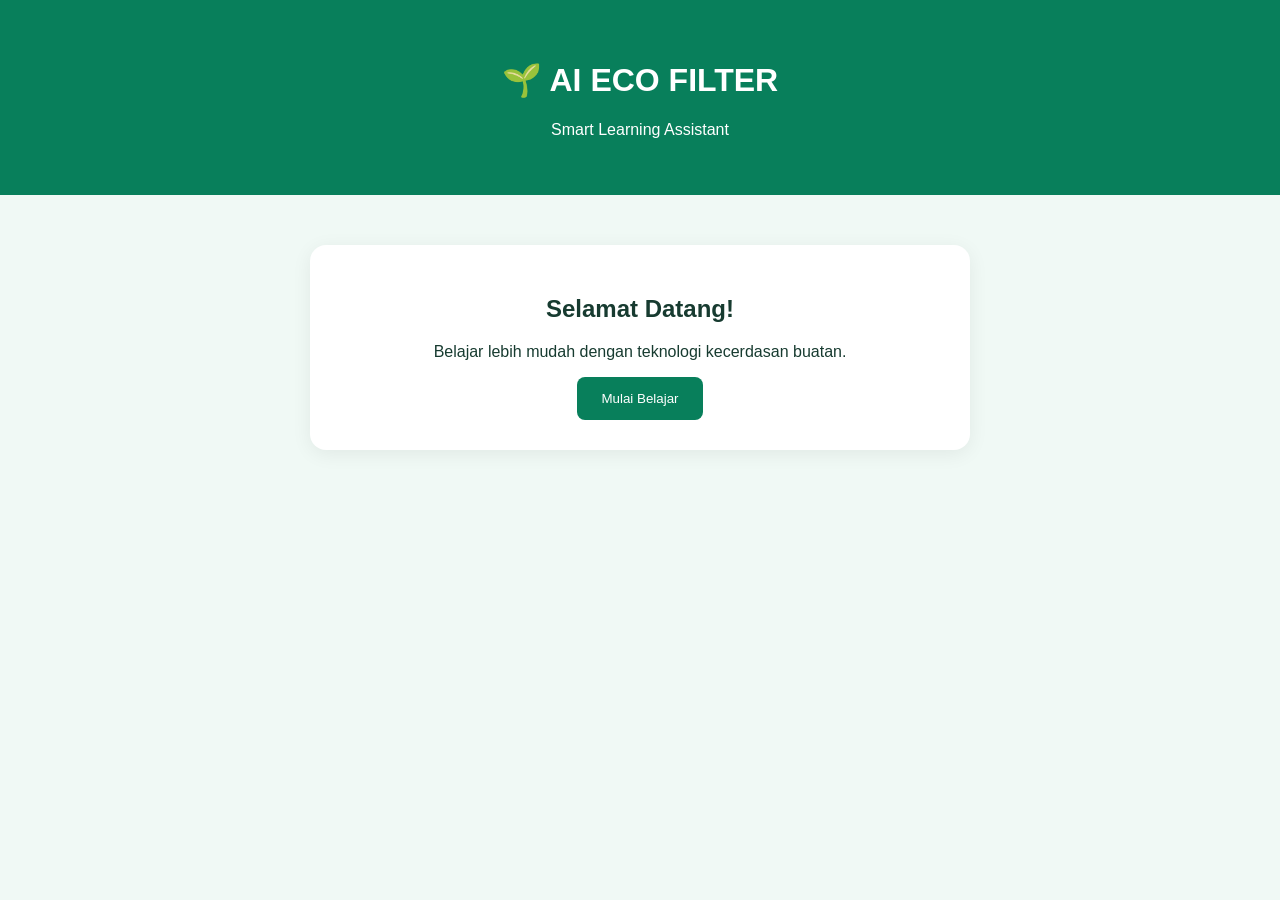
==== index.html @ c314b3d2 "Update index.html" ====
<!DOCTYPE html>
<html lang="id">
<head>
  <meta charset="UTF-8">
  <meta name="viewport"
        content="width=device-width, initial-scale=1">
  <title>ECO AI</title>
  <style>
    body {
      margin: 0;
      font-family: Arial, sans-serif;
      background: #f0f9f5;
      color: #173b30;
      text-align: center;
    }
    header {
      background: #087f5b;
      color: white;
      padding: 40px 20px;
    }
    main { padding: 50px 20px; }
    .card {
      background: white;
      max-width: 600px;
      margin: auto;
      padding: 30px;
      border-radius: 16px;
      box-shadow: 0 4px 20px #0001;
    }
    button {
      background: #087f5b;
      color: white;
      border: 0;
      border-radius: 8px;
      padding: 14px 24px;
      cursor: pointer;
    }
  </style>
</head>
<body>
  <header>
    <h1>🌱 AI ECO FILTER</h1>
    <p>Smart Learning Assistant</p>
  </header>
  <main>
    <div class="card">
      <h2>Selamat Datang!</h2>
      <p>
        Belajar lebih mudah dengan
        teknologi kecerdasan buatan.
      </p>
      <button onclick="alert('AI segera hadir!')">
        Mulai Belajar
      </button>
    </div>
  </main>
</body>
</html>
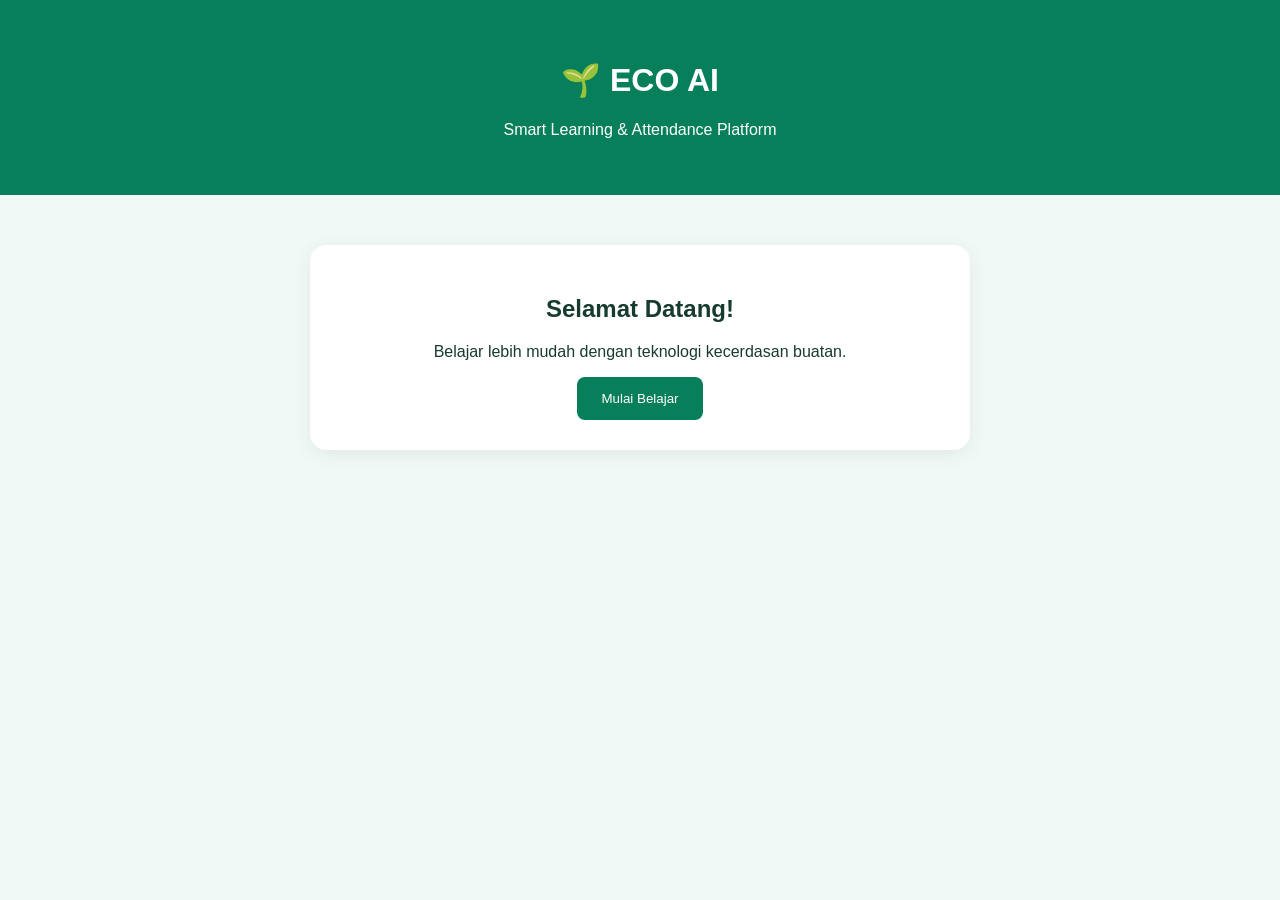
==== commit 1cd01955: "Update index.html" ====
--- a/index.html
+++ b/index.html
@@ -5,7 +5,7 @@
   <meta charset="UTF-8">
   <meta name="viewport"
         content="width=device-width, initial-scale=1">
-  <title>ECO AI</title>
+ <title>ECO AI | Smart Learning Platform</title>
   <style>
     body {
       margin: 0;
@@ -40,8 +40,8 @@
 </head>
 <body>
   <header>
-    <h1>🌱 AI ECO FILTER</h1>
-    <p>Smart Learning Assistant</p>
+  <h1>🌱 ECO AI</h1>
+<p>Smart Learning & Attendance Platform</p>
   </header>
   <main>
     <div class="card">
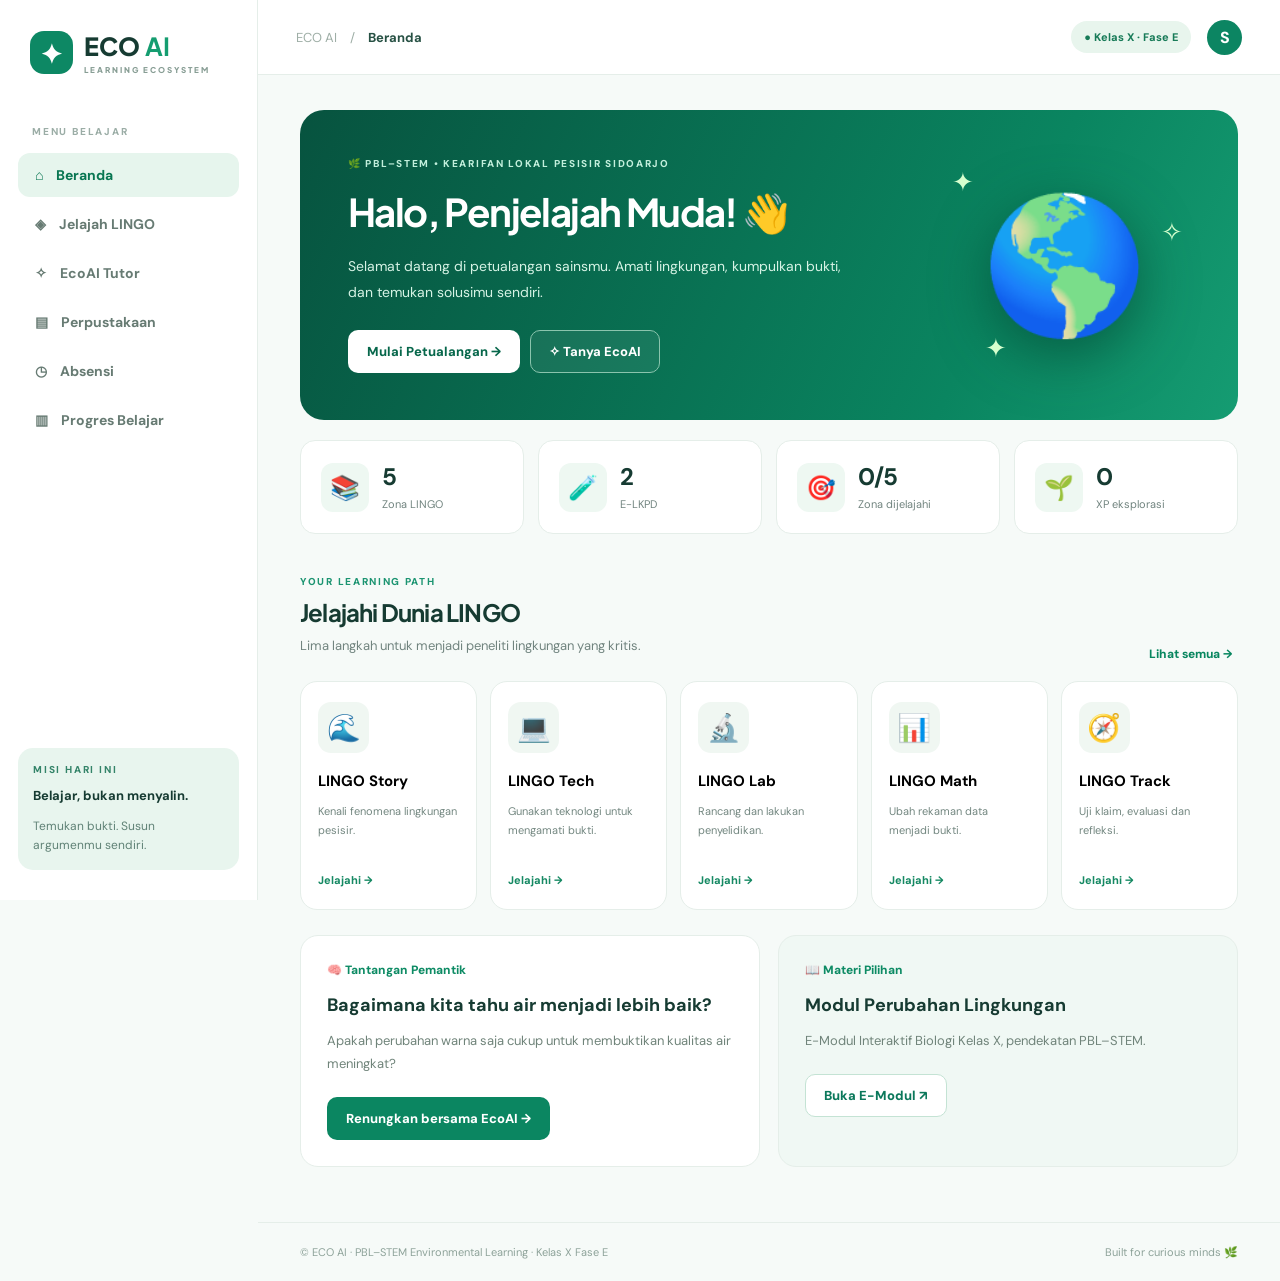
==== commit 912b87c7: "Add files via upload" ====
--- a/index.html
+++ b/index.html
@@ -1,59 +1,12 @@
-
-<!DOCTYPE html>
-<html lang="id">
-<head>
-  <meta charset="UTF-8">
-  <meta name="viewport"
-        content="width=device-width, initial-scale=1">
- <title>ECO AI | Smart Learning Platform</title>
-  <style>
-    body {
-      margin: 0;
-      font-family: Arial, sans-serif;
-      background: #f0f9f5;
-      color: #173b30;
-      text-align: center;
-    }
-    header {
-      background: #087f5b;
-      color: white;
-      padding: 40px 20px;
-    }
-    main { padding: 50px 20px; }
-    .card {
-      background: white;
-      max-width: 600px;
-      margin: auto;
-      padding: 30px;
-      border-radius: 16px;
-      box-shadow: 0 4px 20px #0001;
-    }
-    button {
-      background: #087f5b;
-      color: white;
-      border: 0;
-      border-radius: 8px;
-      padding: 14px 24px;
-      cursor: pointer;
-    }
-  </style>
-</head>
-<body>
-  <header>
-  <h1>🌱 ECO AI</h1>
-<p>Smart Learning & Attendance Platform</p>
-  </header>
-  <main>
-    <div class="card">
-      <h2>Selamat Datang!</h2>
-      <p>
-        Belajar lebih mudah dengan
-        teknologi kecerdasan buatan.
-      </p>
-      <button onclick="alert('AI segera hadir!')">
-        Mulai Belajar
-      </button>
-    </div>
-  </main>
-</body>
-</html>
+<!doctype html><html lang="id"><head><meta charset="utf-8"><meta name="viewport" content="width=device-width,initial-scale=1"><meta name="theme-color" content="#075b48"><title>ECO AI | PBL-STEM Learning</title><link rel="stylesheet" href="style.css"></head><body>
+<div class="app"><aside class="sidebar"><a class="brand" href="#home"><span class="brandicon">✦</span><span>ECO <b>AI</b><small>LEARNING ECOSYSTEM</small></span></a><div class="sidetitle">MENU BELAJAR</div><nav id="nav"><button class="navitem active" data-page="home">⌂ <span>Beranda</span></button><button class="navitem" data-page="journey">◈ <span>Jelajah LINGO</span></button><button class="navitem" data-page="assistant">✧ <span>EcoAI Tutor</span></button><button class="navitem" data-page="library">▤ <span>Perpustakaan</span></button><button class="navitem" data-page="attendance">◷ <span>Absensi</span></button><button class="navitem" data-page="progress">▥ <span>Progres Belajar</span></button></nav><div class="sidebottom"><div class="tinylabel">MISI HARI INI</div><strong>Belajar, bukan menyalin.</strong><p>Temukan bukti. Susun argumenmu sendiri.</p></div></aside>
+<main class="main"><header class="topbar"><button id="menuToggle" class="iconbtn" aria-label="Buka menu">☰</button><span class="crumb">ECO AI <span>/</span> <b id="pageLabel">Beranda</b></span><div class="topright"><span class="pill">● Kelas X · Fase E</span><button class="profile" id="profileBtn" title="Atur nama">S</button></div></header><div class="content">
+<section id="home" class="page active"><div class="hero"><div class="heroText"><div class="eyebrow">🌿 PBL–STEM • KEARIFAN LOKAL PESISIR SIDOARJO</div><h1>Halo, <span id="welcomeName">Penjelajah Muda</span>! <span class="wave">👋</span></h1><p>Selamat datang di petualangan sainsmu. Amati lingkungan, kumpulkan bukti, dan temukan solusimu sendiri.</p><div class="herobuttons"><button class="btn white" data-goto="journey">Mulai Petualangan →</button><button class="btn ghost" data-goto="assistant">✧ Tanya EcoAI</button></div></div><div class="heroArt" aria-hidden="true"><div class="orb">🌎</div><span class="spark s1">✦</span><span class="spark s2">✧</span><span class="spark s3">✦</span></div></div>
+<div class="stats"><div class="stat"><span>📚</span><div><b>5</b><small>Zona LINGO</small></div></div><div class="stat"><span>🧪</span><div><b>2</b><small>E-LKPD</small></div></div><div class="stat"><span>🎯</span><div><b id="doneCount">0/5</b><small>Zona dijelajahi</small></div></div><div class="stat"><span>🌱</span><div><b id="xpCount">0</b><small>XP eksplorasi</small></div></div></div>
+<div class="sectionheading"><div><span class="overline">YOUR LEARNING PATH</span><h2>Jelajahi Dunia LINGO</h2><p>Lima langkah untuk menjadi peneliti lingkungan yang kritis.</p></div><button class="textlink" data-goto="journey">Lihat semua →</button></div><div class="lingogrid" id="homeLingo"></div><div class="twocol"><article class="panel"><div class="paneltitle">🧠 Tantangan Pemantik</div><h3>Bagaimana kita tahu air menjadi lebih baik?</h3><p>Apakah perubahan warna saja cukup untuk membuktikan kualitas air meningkat?</p><button class="btn primary" id="challengeBtn">Renungkan bersama EcoAI →</button></article><article class="panel resource"><div class="paneltitle">📖 Materi Pilihan</div><h3>Modul Perubahan Lingkungan</h3><p>E-Modul Interaktif Biologi Kelas X, pendekatan PBL–STEM.</p><a class="btn outline" href="assets/docs/EModul.pdf" target="_blank" rel="noopener">Buka E-Modul ↗</a></article></div></section>
+<section id="journey" class="page"><div class="pageintro"><span class="overline">THE LEARNING JOURNEY</span><h1>Jelajah LINGO 🌱</h1><p>Setiap zona punya misi berbeda. Pelajari petunjuknya, lalu tandai setelah kamu benar-benar menjelajahinya.</p></div><div class="journeygrid" id="journeyGrid"></div></section>
+<section id="assistant" class="page"><div class="pageintro"><span class="overline">YOUR SCIENCE COMPANION</span><h1>✧ EcoAI Tutor</h1><p>Teman berpikir, bukan mesin jawaban. Tanyakan konsep, langkah penggunaan, atau minta petunjuk pengerjaan.</p></div><div class="chatlayout"><div class="chatbox"><div class="chathead"><div class="avatar">✧</div><div><strong>EcoAI · Learning Guide</strong><small>● Mode pendamping belajar aktif</small></div><span class="mode">GUIDED MODE</span></div><div id="messages" class="messages" aria-live="polite"></div><div class="suggestions" id="suggestions"></div><form id="chatForm" class="chatinput"><input id="question" autocomplete="off" maxlength="700" placeholder="Tanyakan sesuatu tentang pembelajaran..." aria-label="Pertanyaan untuk EcoAI" required><button class="btn primary" type="submit">Kirim ➤</button></form><div class="chatnote">Versi demonstrasi berbasis panduan terkurasi, belum tersambung ke model AI/API. Tidak mengirim percakapan ke server.</div></div><div class="chataside"><div class="panel"><div class="paneltitle">🛡️ Aturan EcoAI</div><p>✓ Jelaskan konsep dan navigasi</p><p>✓ Berikan langkah & contoh berbeda</p><p>✓ Bantu memeriksa proses</p><p>✕ Tidak memberi jawaban LKPD</p><p>✕ Tidak membuat data atau kesimpulan</p></div><div class="panel"><div class="paneltitle">📌 Rujukan utama</div><p>E-Modul PBL-STEM · E-LKPD 1 · E-LKPD 2</p><button class="textlink" data-goto="library">Buka referensi →</button></div></div></div></section>
+<section id="library" class="page"><div class="pageintro"><span class="overline">KNOWLEDGE LIBRARY</span><h1>Perpustakaan Digital 📚</h1><p>Dokumen asli sebagai dasar pembelajaran ECO AI. Klik untuk membuka PDF.</p></div><div class="librarygrid"><article class="doccard"><div class="docicon">📗</div><span class="overline">30 HALAMAN</span><h3>E-Modul Interaktif PBL-STEM</h3><p>Perubahan Lingkungan · Kearifan Lokal Pesisir Sidoarjo · Kelas X Fase E.</p><a class="btn primary" href="assets/docs/EModul.pdf" target="_blank" rel="noopener">Baca Modul ↗</a></article><article class="doccard"><div class="docicon">🧪</div><span class="overline">7 HALAMAN</span><h3>E-LKPD 1</h3><p>Merancang dan Melaksanakan Penyelidikan Ecorem–EcoFilter.</p><a class="btn primary" href="assets/docs/ELKPD1.pdf" target="_blank" rel="noopener">Buka LKPD 1 ↗</a></article><article class="doccard"><div class="docicon">📈</div><span class="overline">7 HALAMAN</span><h3>E-LKPD 2</h3><p>Dari Rekaman Data menjadi Bukti Ilmiah.</p><a class="btn primary" href="assets/docs/ELKPD2.pdf" target="_blank" rel="noopener">Buka LKPD 2 ↗</a></article></div><div class="notice">ℹ️ Dokumen proposal digunakan sebagai acuan desain pembelajaran internal, tidak dipublikasikan dalam website siswa.</div></section>
+<section id="attendance" class="page"><div class="pageintro"><span class="overline">LEARNING CHECK-IN</span><h1>Absensi Pembelajaran 🗓️</h1><p>Check-in untuk sesi belajar. Pada versi awal, data hanya disimpan di browser perangkat ini.</p></div><div class="attendancepanel panel"><div class="paneltitle">📋 Identitas Belajar</div><label for="studentName">Nama siswa / nama panggilan</label><input id="studentName" placeholder="Masukkan nama" maxlength="60"><label for="studentClass">Kelas</label><select id="studentClass"><option value="X-A">X-A</option><option value="X-B">X-B</option><option value="X-C">X-C</option><option value="X-D">X-D</option><option value="X-Lainnya">X-Lainnya</option></select><label for="sessionSelect">Kegiatan</label><select id="sessionSelect"><option value="Pertemuan 1 - E-LKPD 1">Pertemuan 1 · E-LKPD 1</option><option value="Pertemuan 2 - E-LKPD 2">Pertemuan 2 · E-LKPD 2</option></select><button class="btn primary" id="checkIn">✓ Check-in Pembelajaran</button><div id="attendanceResult" class="notice" role="status">Belum ada check-in di perangkat ini.</div></div><div class="notice">⚠️ Ini hanya demo lokal, bukan absensi sekolah resmi. Absensi terverifikasi membutuhkan akun siswa, database, sesi dari guru, dan kontrol anti-duplikasi.</div></section>
+<section id="progress" class="page"><div class="pageintro"><span class="overline">MY SCIENCE JOURNEY</span><h1>Progres Eksplorasi 🌟</h1><p>Rayakan proses berpikir dan eksplorasi, bukan sekadar jawaban benar.</p></div><div class="panel"><h2>Jejak Petualanganmu</h2><div class="progressbar"><div id="progressFill"></div></div><p id="progressLabel">0 dari 5 zona selesai</p><div id="progressList"></div><button class="btn outline" id="resetProgress">Ulangi Progres Lokal</button></div></section>
+</div><footer>© ECO AI · PBL–STEM Environmental Learning · Kelas X Fase E <span>Built for curious minds 🌿</span></footer></main></div><script src="script.js"></script></body></html>
--- a/style.css
+++ b/style.css
@@ -0,0 +1 @@
+@import url('https://fonts.googleapis.com/css2?family=DM+Sans:wght@400;500;600;700;800&family=Plus+Jakarta+Sans:wght@400;500;600;700;800&display=swap');:root{--ink:#163b32;--muted:#71847f;--green:#0b785b;--line:#e5eee9;--bg:#f6faf8;--soft:#edf7f2}*{box-sizing:border-box}body{margin:0;background:var(--bg);color:var(--ink);font-family:'DM Sans',Arial,sans-serif}button,input,select{font:inherit}button{cursor:pointer}a{text-decoration:none;color:inherit}.app{display:flex;min-height:100vh}.sidebar{width:258px;position:sticky;top:0;height:100vh;flex-shrink:0;background:#fff;border-right:1px solid var(--line);padding:30px 18px;display:flex;flex-direction:column;z-index:5}.brand{display:flex;align-items:center;gap:11px;font-family:'Plus Jakarta Sans',sans-serif;font-size:25px;font-weight:800;padding:0 12px}.brand b{color:#159d70}.brand small{display:block;letter-spacing:2px;color:#879d94;font-size:8px;margin-top:3px}.brandicon{display:grid;place-items:center;background:#0d8864;color:white;border-radius:14px;width:43px;height:43px;font-size:27px}.sidetitle,.tinylabel{font-size:10px;font-weight:800;letter-spacing:1.8px;color:#9bada6;margin:50px 14px 15px}nav{display:grid;gap:5px}.navitem{border:0;background:transparent;text-align:left;padding:13px 17px;color:#677b73;border-radius:12px;font-weight:700;font-size:14px;display:flex;align-items:center;gap:13px}.navitem.active,.navitem:hover{background:#e6f5ed;color:#087652}.sidebottom{margin-top:auto;background:#e8f5ee;border-radius:15px;padding:15px}.sidebottom .tinylabel{margin:0 0 8px;color:#348469}.sidebottom strong{font-size:13px}.sidebottom p{font-size:12px;color:#608276;line-height:1.6;margin-bottom:0}.main{min-width:0;flex:1}.topbar{height:75px;border-bottom:1px solid var(--line);background:#fff;display:flex;align-items:center;justify-content:space-between;padding:0 38px}.crumb{font-size:13px;color:#9eaea6}.crumb b{color:#275144}.crumb span{margin:0 10px}.topright{display:flex;align-items:center;gap:16px}.pill{font-size:11px;font-weight:800;background:#e8f5ed;color:#187b58;padding:9px 13px;border-radius:50px}.profile{border:0;border-radius:50%;background:#0c8562;color:white;width:35px;height:35px;font-weight:800}.iconbtn{display:none;border:0;background:transparent;font-size:21px}.content{max-width:1400px;margin:auto;padding:35px 42px 55px}.page{display:none}.page.active{display:block}.hero{background:linear-gradient(115deg,#07533f,#0a8560 72%,#159c72);border-radius:24px;min-height:310px;color:white;display:flex;align-items:center;justify-content:space-between;overflow:hidden;position:relative;padding:42px 48px}.heroText{position:relative;z-index:1;max-width:630px}.eyebrow,.overline{font-size:10px;font-weight:800;letter-spacing:1.7px}.eyebrow{color:#c2efdc}.hero h1{font-family:'Plus Jakarta Sans',sans-serif;font-size:clamp(28px,3vw,42px);letter-spacing:-1.6px;margin:17px 0}.hero p{color:#d6f3e5;max-width:520px;line-height:1.8;font-size:14px}.herobuttons{display:flex;gap:10px;margin-top:25px}.btn{border-radius:10px;padding:12px 18px;font-size:13px;font-weight:800;display:inline-flex;justify-content:center;align-items:center;border:1px solid transparent;transition:transform .2s,box-shadow .2s}.btn:hover{transform:translateY(-2px);box-shadow:0 5px 14px #0002}.btn.white{background:#fff;color:#07674b}.btn.ghost{border-color:#8ac4ad;color:#fff;background:#ffffff10}.btn.primary{background:#0b8661;color:#fff}.btn.outline{border-color:#c4e3d4;color:#0b785b;background:#fff}.heroArt{width:250px;height:220px;display:grid;place-items:center;position:relative}.orb{font-size:133px;filter:drop-shadow(0 16px 28px #00372888);animation:float 5s ease-in-out infinite}.spark{position:absolute;color:#d6ffce;font-size:26px;animation:twinkle 2s ease-in-out infinite}.s1{top:10px;left:12px}.s2{right:7px;top:60px}.s3{bottom:10px;left:45px}@keyframes float{50%{transform:translateY(-11px) rotate(4deg)}}@keyframes twinkle{50%{opacity:.35;transform:scale(.6)}}.stats{display:grid;grid-template-columns:repeat(4,1fr);gap:14px;margin:20px 0 35px}.stat{background:white;border:1px solid var(--line);border-radius:15px;padding:20px;display:flex;align-items:center;gap:13px}.stat>span{font-size:24px;background:#eef8f2;border-radius:12px;padding:9px}.stat b{font-size:24px;display:block}.stat small{font-size:11px;color:var(--muted)}.sectionheading{display:flex;align-items:end;justify-content:space-between;margin:26px 0 18px}.overline{color:#1c9471}.sectionheading h2,.pageintro h1{font-family:'Plus Jakarta Sans',sans-serif;letter-spacing:-.8px;margin:7px 0}.sectionheading p,.pageintro p{color:var(--muted);font-size:13px;line-height:1.8;margin:6px 0}.textlink{border:0;background:transparent;color:#07865f;font-size:12px;font-weight:800}.lingogrid{display:grid;grid-template-columns:repeat(5,minmax(0,1fr));gap:13px}.lingocard{border:1px solid var(--line);background:white;border-radius:17px;padding:20px 17px;text-align:left;transition:transform .2s,border-color .2s;min-width:0}.lingocard:hover{transform:translateY(-5px);border-color:#86c9a7}.lingocard .emoji{font-size:27px;background:#f0f7f2;border-radius:13px;width:51px;height:51px;display:grid;place-items:center}.lingocard h3{margin:18px 0 8px;font-size:15px}.lingocard p{font-size:11px;line-height:1.7;color:#738780;min-height:55px}.lingocard .go{color:#168963;font-weight:800;font-size:11px}.twocol{display:grid;grid-template-columns:1fr 1fr;gap:18px;margin-top:25px}.panel{border:1px solid var(--line);border-radius:18px;background:white;padding:26px}.paneltitle{font-size:12px;font-weight:800;color:#0d8b64}.panel h3{margin:15px 0 9px;font-size:18px}.panel p{font-size:13px;line-height:1.75;color:#70847a}.panel .btn{margin-top:8px}.resource{background:#f0f8f4}.pageintro{margin-bottom:26px}.journeygrid{display:grid;grid-template-columns:repeat(2,minmax(0,1fr));gap:18px}.journeycard{background:#fff;border:1px solid var(--line);padding:25px;border-radius:18px}.journeycard h2{margin:13px 0}.journeycard p{color:#687e74;font-size:13px;line-height:1.75}.journeycard .emoji{font-size:33px}.journeycard .mission{background:#f1f8f4;border-radius:12px;padding:15px;font-size:13px;line-height:1.7;margin:17px 0}.journeycard .actions{display:flex;gap:9px;flex-wrap:wrap}.chatlayout{display:grid;grid-template-columns:minmax(0,1fr) 245px;gap:17px}.chatbox{background:#fff;border:1px solid var(--line);border-radius:18px;overflow:hidden;display:flex;flex-direction:column;min-height:620px}.chathead{display:flex;align-items:center;gap:12px;border-bottom:1px solid var(--line);padding:17px 20px}.avatar{background:#e0f5e9;color:#0b8a5e;width:41px;height:41px;display:grid;place-items:center;border-radius:12px;font-size:25px}.chathead strong{display:block;font-size:13px}.chathead small{display:block;color:#0c9567;font-size:10px;margin-top:4px}.mode{margin-left:auto;font-size:9px;color:#0a8964;background:#e8f7ee;padding:8px;border-radius:9px;font-weight:800}.messages{flex:1;min-height:330px;max-height:440px;overflow:auto;padding:20px;display:flex;flex-direction:column;gap:14px;background:#fcfefd}.msg{max-width:85%;padding:13px 16px;border-radius:15px;font-size:13px;line-height:1.75;white-space:pre-line}.msg.bot{align-self:flex-start;background:#ecf7f0;color:#245546;border-bottom-left-radius:4px}.msg.user{align-self:flex-end;background:#0c815f;color:white;border-bottom-right-radius:4px}.suggestions{display:flex;flex-wrap:wrap;gap:7px;padding:10px 17px}.suggestions button{border:1px solid #d7eae0;border-radius:25px;background:white;color:#39735e;padding:8px 10px;font-size:11px}.chatinput{display:flex;gap:9px;padding:13px 17px;border-top:1px solid var(--line)}.chatinput input{flex:1;min-width:0;border:1px solid var(--line);border-radius:10px;padding:12px;outline:none}.chatinput input:focus{border-color:#17a573}.chatnote{padding:0 17px 14px;font-size:10px;color:#8b9c94}.chataside{display:grid;gap:14px;align-content:start}.chataside .panel{padding:20px}.chataside p{font-size:12px}.librarygrid{display:grid;grid-template-columns:repeat(3,1fr);gap:17px}.doccard{background:#fff;border:1px solid var(--line);border-radius:18px;padding:26px;display:flex;flex-direction:column;align-items:flex-start;min-height:290px}.docicon{font-size:35px;margin-bottom:16px}.doccard h3{font-size:17px}.doccard p{font-size:13px;color:#6f817a;line-height:1.7;flex:1}.notice{padding:15px 18px;background:#fff8e7;border:1px solid #f4e6bc;border-radius:11px;color:#7e6a3e;font-size:12px;line-height:1.7;margin-top:18px}.attendancepanel{max-width:540px;display:flex;flex-direction:column;gap:10px}.attendancepanel label{font-size:12px;font-weight:700;margin-top:8px}.attendancepanel input,.attendancepanel select{padding:12px;border-radius:9px;border:1px solid #d7e5dd;background:white}.attendancepanel .btn{margin-top:12px}.progressbar{height:13px;background:#e7f1ea;border-radius:50px;overflow:hidden;margin-top:25px}.progressbar div{height:100%;background:linear-gradient(90deg,#0d8e62,#78c88c);width:0;transition:width .4s}.progressitem{padding:14px 4px;border-bottom:1px solid var(--line);font-size:13px}footer{border-top:1px solid var(--line);padding:22px 42px;color:#8da299;font-size:11px;display:flex;justify-content:space-between;gap:10px}@media(max-width:1100px){.lingogrid{grid-template-columns:repeat(3,1fr)}.stats{grid-template-columns:repeat(2,1fr)}.heroArt{width:140px}.orb{font-size:100px}.chatlayout{grid-template-columns:1fr}.chataside{grid-template-columns:1fr 1fr}}@media(max-width:750px){.sidebar{position:fixed;transform:translateX(-100%);transition:transform .25s;box-shadow:10px 0 30px #0001}.sidebar.open{transform:translateX(0)}.iconbtn{display:block}.topbar{padding:0 18px;height:62px}.content{padding:22px 15px 45px}.hero{padding:29px 23px;min-height:300px}.heroArt{display:none}.hero h1{font-size:28px}.stats{gap:9px}.stat{padding:13px;gap:7px}.stat>span{font-size:18px;padding:6px}.stat b{font-size:20px}.lingogrid{grid-template-columns:repeat(2,minmax(0,1fr))}.twocol,.journeygrid,.librarygrid,.chataside{grid-template-columns:1fr}.lingocard{padding:15px}.lingocard p{min-height:70px}.pill{font-size:9px}.mode{display:none}footer{padding:20px;display:block}footer span{display:block;margin-top:5px}}@media(prefers-reduced-motion:reduce){*,*:before,*:after{animation:none!important;transition:none!important}}
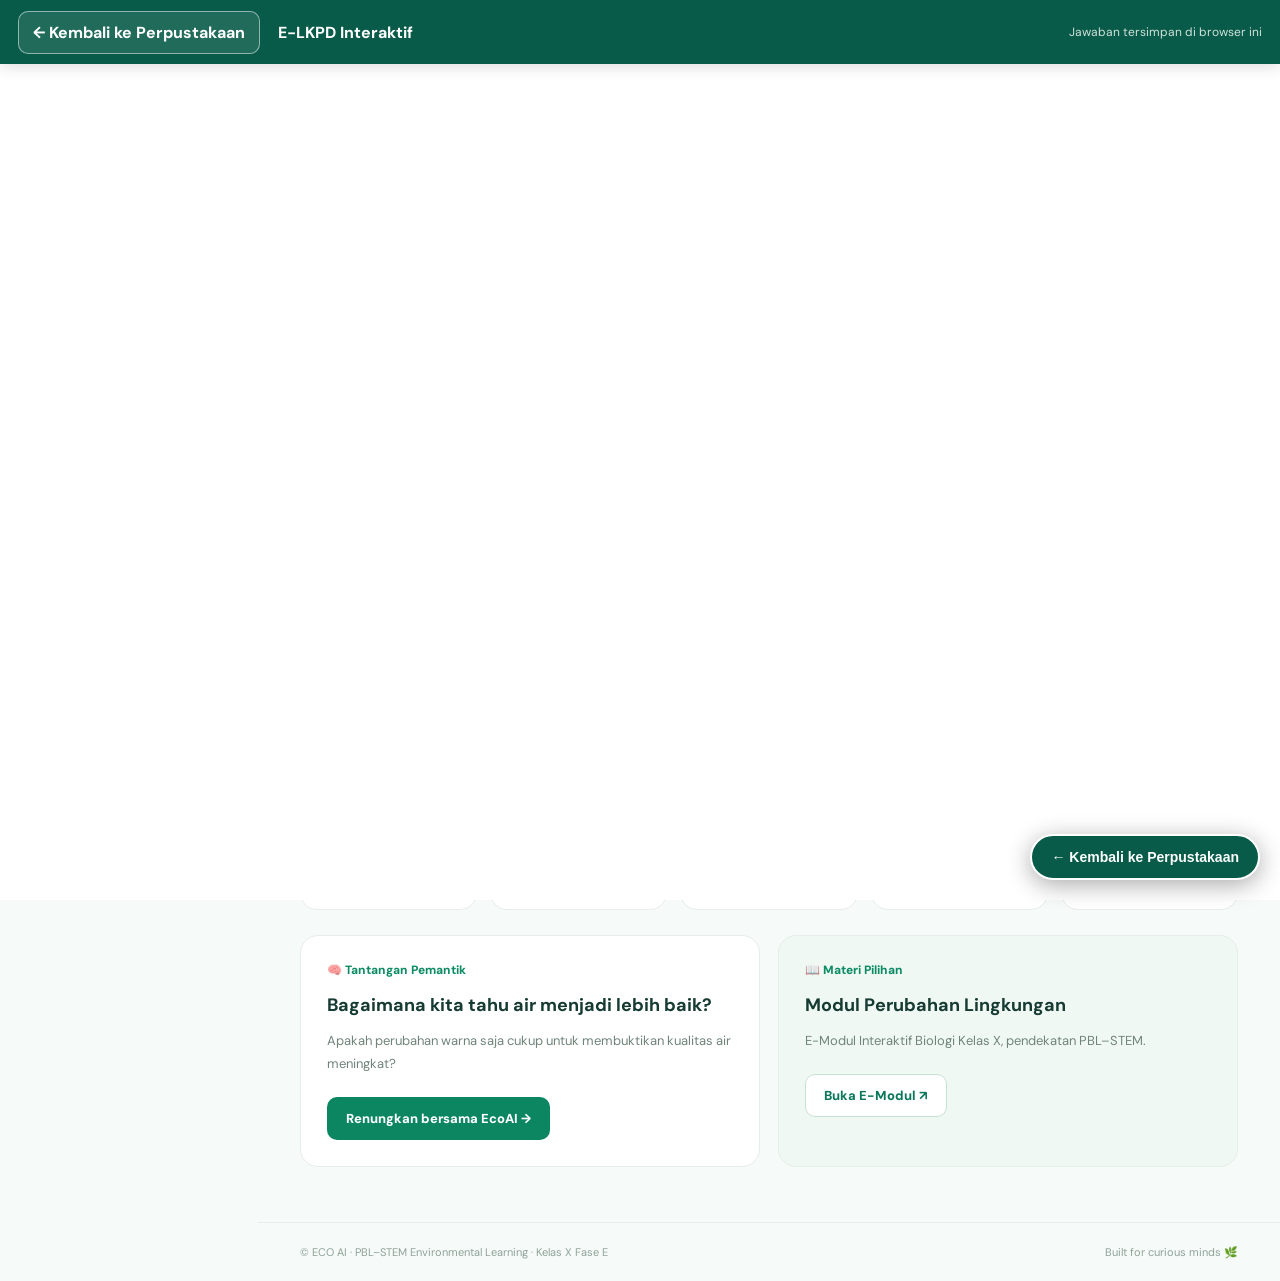
==== commit 3938e4fa: "Update index.html" ====
--- a/index.html
+++ b/index.html
@@ -1,4 +1,19 @@
-<!doctype html><html lang="id"><head><meta charset="utf-8"><meta name="viewport" content="width=device-width,initial-scale=1"><meta name="theme-color" content="#075b48"><title>ECO AI | PBL-STEM Learning</title><link rel="stylesheet" href="style.css"></head><body>
+<!doctype html><html lang="id"><head><meta charset="utf-8"><meta name="viewport" content="width=device-width,initial-scale=1"><meta name="theme-color" content="#075b48"><title>ECO AI | PBL-STEM Learning</title><style>
+@import url('https://fonts.googleapis.com/css2?family=DM+Sans:wght@400;500;600;700;800&family=Plus+Jakarta+Sans:wght@400;500;600;700;800&display=swap');:root{--ink:#163b32;--muted:#71847f;--green:#0b785b;--line:#e5eee9;--bg:#f6faf8;--soft:#edf7f2}*{box-sizing:border-box}body{margin:0;background:var(--bg);color:var(--ink);font-family:'DM Sans',Arial,sans-serif}button,input,select{font:inherit}button{cursor:pointer}a{text-decoration:none;color:inherit}.app{display:flex;min-height:100vh}.sidebar{width:258px;position:sticky;top:0;height:100vh;flex-shrink:0;background:#fff;border-right:1px solid var(--line);padding:30px 18px;display:flex;flex-direction:column;z-index:5}.brand{display:flex;align-items:center;gap:11px;font-family:'Plus Jakarta Sans',sans-serif;font-size:25px;font-weight:800;padding:0 12px}.brand b{color:#159d70}.brand small{display:block;letter-spacing:2px;color:#879d94;font-size:8px;margin-top:3px}.brandicon{display:grid;place-items:center;background:#0d8864;color:white;border-radius:14px;width:43px;height:43px;font-size:27px}.sidetitle,.tinylabel{font-size:10px;font-weight:800;letter-spacing:1.8px;color:#9bada6;margin:50px 14px 15px}nav{display:grid;gap:5px}.navitem{border:0;background:transparent;text-align:left;padding:13px 17px;color:#677b73;border-radius:12px;font-weight:700;font-size:14px;display:flex;align-items:center;gap:13px}.navitem.active,.navitem:hover{background:#e6f5ed;color:#087652}.sidebottom{margin-top:auto;background:#e8f5ee;border-radius:15px;padding:15px}.sidebottom .tinylabel{margin:0 0 8px;color:#348469}.sidebottom strong{font-size:13px}.sidebottom p{font-size:12px;color:#608276;line-height:1.6;margin-bottom:0}.main{min-width:0;flex:1}.topbar{height:75px;border-bottom:1px solid var(--line);background:#fff;display:flex;align-items:center;justify-content:space-between;padding:0 38px}.crumb{font-size:13px;color:#9eaea6}.crumb b{color:#275144}.crumb span{margin:0 10px}.topright{display:flex;align-items:center;gap:16px}.pill{font-size:11px;font-weight:800;background:#e8f5ed;color:#187b58;padding:9px 13px;border-radius:50px}.profile{border:0;border-radius:50%;background:#0c8562;color:white;width:35px;height:35px;font-weight:800}.iconbtn{display:none;border:0;background:transparent;font-size:21px}.content{max-width:1400px;margin:auto;padding:35px 42px 55px}.page{display:none}.page.active{display:block}.hero{background:linear-gradient(115deg,#07533f,#0a8560 72%,#159c72);border-radius:24px;min-height:310px;color:white;display:flex;align-items:center;justify-content:space-between;overflow:hidden;position:relative;padding:42px 48px}.heroText{position:relative;z-index:1;max-width:630px}.eyebrow,.overline{font-size:10px;font-weight:800;letter-spacing:1.7px}.eyebrow{color:#c2efdc}.hero h1{font-family:'Plus Jakarta Sans',sans-serif;font-size:clamp(28px,3vw,42px);letter-spacing:-1.6px;margin:17px 0}.hero p{color:#d6f3e5;max-width:520px;line-height:1.8;font-size:14px}.herobuttons{display:flex;gap:10px;margin-top:25px}.btn{border-radius:10px;padding:12px 18px;font-size:13px;font-weight:800;display:inline-flex;justify-content:center;align-items:center;border:1px solid transparent;transition:transform .2s,box-shadow .2s}.btn:hover{transform:translateY(-2px);box-shadow:0 5px 14px #0002}.btn.white{background:#fff;color:#07674b}.btn.ghost{border-color:#8ac4ad;color:#fff;background:#ffffff10}.btn.primary{background:#0b8661;color:#fff}.btn.outline{border-color:#c4e3d4;color:#0b785b;background:#fff}.heroArt{width:250px;height:220px;display:grid;place-items:center;position:relative}.orb{font-size:133px;filter:drop-shadow(0 16px 28px #00372888);animation:float 5s ease-in-out infinite}.spark{position:absolute;color:#d6ffce;font-size:26px;animation:twinkle 2s ease-in-out infinite}.s1{top:10px;left:12px}.s2{right:7px;top:60px}.s3{bottom:10px;left:45px}@keyframes float{50%{transform:translateY(-11px) rotate(4deg)}}@keyframes twinkle{50%{opacity:.35;transform:scale(.6)}}.stats{display:grid;grid-template-columns:repeat(4,1fr);gap:14px;margin:20px 0 35px}.stat{background:white;border:1px solid var(--line);border-radius:15px;padding:20px;display:flex;align-items:center;gap:13px}.stat>span{font-size:24px;background:#eef8f2;border-radius:12px;padding:9px}.stat b{font-size:24px;display:block}.stat small{font-size:11px;color:var(--muted)}.sectionheading{display:flex;align-items:end;justify-content:space-between;margin:26px 0 18px}.overline{color:#1c9471}.sectionheading h2,.pageintro h1{font-family:'Plus Jakarta Sans',sans-serif;letter-spacing:-.8px;margin:7px 0}.sectionheading p,.pageintro p{color:var(--muted);font-size:13px;line-height:1.8;margin:6px 0}.textlink{border:0;background:transparent;color:#07865f;font-size:12px;font-weight:800}.lingogrid{display:grid;grid-template-columns:repeat(5,minmax(0,1fr));gap:13px}.lingocard{border:1px solid var(--line);background:white;border-radius:17px;padding:20px 17px;text-align:left;transition:transform .2s,border-color .2s;min-width:0}.lingocard:hover{transform:translateY(-5px);border-color:#86c9a7}.lingocard .emoji{font-size:27px;background:#f0f7f2;border-radius:13px;width:51px;height:51px;display:grid;place-items:center}.lingocard h3{margin:18px 0 8px;font-size:15px}.lingocard p{font-size:11px;line-height:1.7;color:#738780;min-height:55px}.lingocard .go{color:#168963;font-weight:800;font-size:11px}.twocol{display:grid;grid-template-columns:1fr 1fr;gap:18px;margin-top:25px}.panel{border:1px solid var(--line);border-radius:18px;background:white;padding:26px}.paneltitle{font-size:12px;font-weight:800;color:#0d8b64}.panel h3{margin:15px 0 9px;font-size:18px}.panel p{font-size:13px;line-height:1.75;color:#70847a}.panel .btn{margin-top:8px}.resource{background:#f0f8f4}.pageintro{margin-bottom:26px}.journeygrid{display:grid;grid-template-columns:repeat(2,minmax(0,1fr));gap:18px}.journeycard{background:#fff;border:1px solid var(--line);padding:25px;border-radius:18px}.journeycard h2{margin:13px 0}.journeycard p{color:#687e74;font-size:13px;line-height:1.75}.journeycard .emoji{font-size:33px}.journeycard .mission{background:#f1f8f4;border-radius:12px;padding:15px;font-size:13px;line-height:1.7;margin:17px 0}.journeycard .actions{display:flex;gap:9px;flex-wrap:wrap}.chatlayout{display:grid;grid-template-columns:minmax(0,1fr) 245px;gap:17px}.chatbox{background:#fff;border:1px solid var(--line);border-radius:18px;overflow:hidden;display:flex;flex-direction:column;min-height:620px}.chathead{display:flex;align-items:center;gap:12px;border-bottom:1px solid var(--line);padding:17px 20px}.avatar{background:#e0f5e9;color:#0b8a5e;width:41px;height:41px;display:grid;place-items:center;border-radius:12px;font-size:25px}.chathead strong{display:block;font-size:13px}.chathead small{display:block;color:#0c9567;font-size:10px;margin-top:4px}.mode{margin-left:auto;font-size:9px;color:#0a8964;background:#e8f7ee;padding:8px;border-radius:9px;font-weight:800}.messages{flex:1;min-height:330px;max-height:440px;overflow:auto;padding:20px;display:flex;flex-direction:column;gap:14px;background:#fcfefd}.msg{max-width:85%;padding:13px 16px;border-radius:15px;font-size:13px;line-height:1.75;white-space:pre-line}.msg.bot{align-self:flex-start;background:#ecf7f0;color:#245546;border-bottom-left-radius:4px}.msg.user{align-self:flex-end;background:#0c815f;color:white;border-bottom-right-radius:4px}.suggestions{display:flex;flex-wrap:wrap;gap:7px;padding:10px 17px}.suggestions button{border:1px solid #d7eae0;border-radius:25px;background:white;color:#39735e;padding:8px 10px;font-size:11px}.chatinput{display:flex;gap:9px;padding:13px 17px;border-top:1px solid var(--line)}.chatinput input{flex:1;min-width:0;border:1px solid var(--line);border-radius:10px;padding:12px;outline:none}.chatinput input:focus{border-color:#17a573}.chatnote{padding:0 17px 14px;font-size:10px;color:#8b9c94}.chataside{display:grid;gap:14px;align-content:start}.chataside .panel{padding:20px}.chataside p{font-size:12px}.librarygrid{display:grid;grid-template-columns:repeat(3,1fr);gap:17px}.doccard{background:#fff;border:1px solid var(--line);border-radius:18px;padding:26px;display:flex;flex-direction:column;align-items:flex-start;min-height:290px}.docicon{font-size:35px;margin-bottom:16px}.doccard h3{font-size:17px}.doccard p{font-size:13px;color:#6f817a;line-height:1.7;flex:1}.notice{padding:15px 18px;background:#fff8e7;border:1px solid #f4e6bc;border-radius:11px;color:#7e6a3e;font-size:12px;line-height:1.7;margin-top:18px}.attendancepanel{max-width:540px;display:flex;flex-direction:column;gap:10px}.attendancepanel label{font-size:12px;font-weight:700;margin-top:8px}.attendancepanel input,.attendancepanel select{padding:12px;border-radius:9px;border:1px solid #d7e5dd;background:white}.attendancepanel .btn{margin-top:12px}.progressbar{height:13px;background:#e7f1ea;border-radius:50px;overflow:hidden;margin-top:25px}.progressbar div{height:100%;background:linear-gradient(90deg,#0d8e62,#78c88c);width:0;transition:width .4s}.progressitem{padding:14px 4px;border-bottom:1px solid var(--line);font-size:13px}footer{border-top:1px solid var(--line);padding:22px 42px;color:#8da299;font-size:11px;display:flex;justify-content:space-between;gap:10px}@media(max-width:1100px){.lingogrid{grid-template-columns:repeat(3,1fr)}.stats{grid-template-columns:repeat(2,1fr)}.heroArt{width:140px}.orb{font-size:100px}.chatlayout{grid-template-columns:1fr}.chataside{grid-template-columns:1fr 1fr}}@media(max-width:750px){.sidebar{position:fixed;transform:translateX(-100%);transition:transform .25s;box-shadow:10px 0 30px #0001}.sidebar.open{transform:translateX(0)}.iconbtn{display:block}.topbar{padding:0 18px;height:62px}.content{padding:22px 15px 45px}.hero{padding:29px 23px;min-height:300px}.heroArt{display:none}.hero h1{font-size:28px}.stats{gap:9px}.stat{padding:13px;gap:7px}.stat>span{font-size:18px;padding:6px}.stat b{font-size:20px}.lingogrid{grid-template-columns:repeat(2,minmax(0,1fr))}.twocol,.journeygrid,.librarygrid,.chataside{grid-template-columns:1fr}.lingocard{padding:15px}.lingocard p{min-height:70px}.pill{font-size:9px}.mode{display:none}footer{padding:20px;display:block}footer span{display:block;margin-top:5px}}@media(prefers-reduced-motion:reduce){*,*:before,*:after{animation:none!important;transition:none!important}}
+
+
+/* E-LKPD integrated viewer: no new browser tab */
+.lkpd-viewer[hidden]{display:none!important}.lkpd-viewer{position:fixed;inset:0;z-index:99999;background:#f5f9f7;display:flex;flex-direction:column}.lkpd-viewer-toolbar{height:62px;flex-shrink:0;display:flex;align-items:center;gap:18px;padding:9px 18px;background:#075b48;color:white;box-shadow:0 3px 14px #0002}.lkpd-back{border:1px solid #ffffff80;border-radius:10px;background:#ffffff1a;color:white;padding:10px 14px;font-weight:700;cursor:pointer}.lkpd-back:hover{background:#ffffff35}.lkpd-viewer-hint{margin-left:auto;font-size:12px;opacity:.82}#lkpdFrame{flex:1;width:100%;min-height:0;border:0;background:white}@media(max-width:600px){.lkpd-viewer-toolbar{height:auto;min-height:62px;flex-wrap:wrap;gap:8px;padding:10px}.lkpd-viewer-hint{display:none}.lkpd-viewer-toolbar strong{font-size:13px}}
+<style>
+/* ECO AI v1.3: consistent desktop/mobile LKPD navigation */
+#lkpdViewer[hidden]{display:none!important}
+#lkpdViewer.lkpd-viewer{position:fixed!important;inset:0!important;z-index:2147483000!important;display:flex!important;flex-direction:column!important;overflow:hidden!important}
+#lkpdViewer .lkpd-viewer-toolbar{position:relative!important;z-index:3!important;display:flex!important;flex:0 0 64px!important;min-height:64px!important;box-sizing:border-box!important;visibility:visible!important;opacity:1!important}
+#lkpdViewer #lkpdBack{display:inline-flex!important;align-items:center!important;justify-content:center!important;position:relative!important;z-index:4!important;visibility:visible!important;opacity:1!important;white-space:nowrap!important;min-height:42px!important}
+#lkpdViewer #lkpdFrame{display:block!important;position:relative!important;flex:1 1 auto!important;height:calc(100dvh - 64px)!important;max-height:calc(100dvh - 64px)!important;min-height:0!important}
+#lkpdViewer #lkpdBackFloating{position:fixed!important;right:20px!important;bottom:20px!important;z-index:2147483002!important;display:inline-flex!important;align-items:center!important;justify-content:center!important;background:#075b48!important;color:white!important;border:2px solid white!important;border-radius:999px!important;padding:13px 19px!important;box-shadow:0 5px 24px #0005!important;font:700 14px Arial,sans-serif!important;cursor:pointer!important}
+@media(max-width:750px){#lkpdViewer .lkpd-viewer-toolbar{flex-basis:64px!important;flex-wrap:nowrap!important}#lkpdViewer .lkpd-viewer-hint{display:none!important}#lkpdViewer #lkpdBackFloating{right:12px!important;bottom:12px!important;padding:11px 15px!important}}
+</style></style></head><body>
 <div class="app"><aside class="sidebar"><a class="brand" href="#home"><span class="brandicon">✦</span><span>ECO <b>AI</b><small>LEARNING ECOSYSTEM</small></span></a><div class="sidetitle">MENU BELAJAR</div><nav id="nav"><button class="navitem active" data-page="home">⌂ <span>Beranda</span></button><button class="navitem" data-page="journey">◈ <span>Jelajah LINGO</span></button><button class="navitem" data-page="assistant">✧ <span>EcoAI Tutor</span></button><button class="navitem" data-page="library">▤ <span>Perpustakaan</span></button><button class="navitem" data-page="attendance">◷ <span>Absensi</span></button><button class="navitem" data-page="progress">▥ <span>Progres Belajar</span></button></nav><div class="sidebottom"><div class="tinylabel">MISI HARI INI</div><strong>Belajar, bukan menyalin.</strong><p>Temukan bukti. Susun argumenmu sendiri.</p></div></aside>
 <main class="main"><header class="topbar"><button id="menuToggle" class="iconbtn" aria-label="Buka menu">☰</button><span class="crumb">ECO AI <span>/</span> <b id="pageLabel">Beranda</b></span><div class="topright"><span class="pill">● Kelas X · Fase E</span><button class="profile" id="profileBtn" title="Atur nama">S</button></div></header><div class="content">
 <section id="home" class="page active"><div class="hero"><div class="heroText"><div class="eyebrow">🌿 PBL–STEM • KEARIFAN LOKAL PESISIR SIDOARJO</div><h1>Halo, <span id="welcomeName">Penjelajah Muda</span>! <span class="wave">👋</span></h1><p>Selamat datang di petualangan sainsmu. Amati lingkungan, kumpulkan bukti, dan temukan solusimu sendiri.</p><div class="herobuttons"><button class="btn white" data-goto="journey">Mulai Petualangan →</button><button class="btn ghost" data-goto="assistant">✧ Tanya EcoAI</button></div></div><div class="heroArt" aria-hidden="true"><div class="orb">🌎</div><span class="spark s1">✦</span><span class="spark s2">✧</span><span class="spark s3">✦</span></div></div>
@@ -6,7 +21,61 @@
 <div class="sectionheading"><div><span class="overline">YOUR LEARNING PATH</span><h2>Jelajahi Dunia LINGO</h2><p>Lima langkah untuk menjadi peneliti lingkungan yang kritis.</p></div><button class="textlink" data-goto="journey">Lihat semua →</button></div><div class="lingogrid" id="homeLingo"></div><div class="twocol"><article class="panel"><div class="paneltitle">🧠 Tantangan Pemantik</div><h3>Bagaimana kita tahu air menjadi lebih baik?</h3><p>Apakah perubahan warna saja cukup untuk membuktikan kualitas air meningkat?</p><button class="btn primary" id="challengeBtn">Renungkan bersama EcoAI →</button></article><article class="panel resource"><div class="paneltitle">📖 Materi Pilihan</div><h3>Modul Perubahan Lingkungan</h3><p>E-Modul Interaktif Biologi Kelas X, pendekatan PBL–STEM.</p><a class="btn outline" href="assets/docs/EModul.pdf" target="_blank" rel="noopener">Buka E-Modul ↗</a></article></div></section>
 <section id="journey" class="page"><div class="pageintro"><span class="overline">THE LEARNING JOURNEY</span><h1>Jelajah LINGO 🌱</h1><p>Setiap zona punya misi berbeda. Pelajari petunjuknya, lalu tandai setelah kamu benar-benar menjelajahinya.</p></div><div class="journeygrid" id="journeyGrid"></div></section>
 <section id="assistant" class="page"><div class="pageintro"><span class="overline">YOUR SCIENCE COMPANION</span><h1>✧ EcoAI Tutor</h1><p>Teman berpikir, bukan mesin jawaban. Tanyakan konsep, langkah penggunaan, atau minta petunjuk pengerjaan.</p></div><div class="chatlayout"><div class="chatbox"><div class="chathead"><div class="avatar">✧</div><div><strong>EcoAI · Learning Guide</strong><small>● Mode pendamping belajar aktif</small></div><span class="mode">GUIDED MODE</span></div><div id="messages" class="messages" aria-live="polite"></div><div class="suggestions" id="suggestions"></div><form id="chatForm" class="chatinput"><input id="question" autocomplete="off" maxlength="700" placeholder="Tanyakan sesuatu tentang pembelajaran..." aria-label="Pertanyaan untuk EcoAI" required><button class="btn primary" type="submit">Kirim ➤</button></form><div class="chatnote">Versi demonstrasi berbasis panduan terkurasi, belum tersambung ke model AI/API. Tidak mengirim percakapan ke server.</div></div><div class="chataside"><div class="panel"><div class="paneltitle">🛡️ Aturan EcoAI</div><p>✓ Jelaskan konsep dan navigasi</p><p>✓ Berikan langkah & contoh berbeda</p><p>✓ Bantu memeriksa proses</p><p>✕ Tidak memberi jawaban LKPD</p><p>✕ Tidak membuat data atau kesimpulan</p></div><div class="panel"><div class="paneltitle">📌 Rujukan utama</div><p>E-Modul PBL-STEM · E-LKPD 1 · E-LKPD 2</p><button class="textlink" data-goto="library">Buka referensi →</button></div></div></div></section>
-<section id="library" class="page"><div class="pageintro"><span class="overline">KNOWLEDGE LIBRARY</span><h1>Perpustakaan Digital 📚</h1><p>Dokumen asli sebagai dasar pembelajaran ECO AI. Klik untuk membuka PDF.</p></div><div class="librarygrid"><article class="doccard"><div class="docicon">📗</div><span class="overline">30 HALAMAN</span><h3>E-Modul Interaktif PBL-STEM</h3><p>Perubahan Lingkungan · Kearifan Lokal Pesisir Sidoarjo · Kelas X Fase E.</p><a class="btn primary" href="assets/docs/EModul.pdf" target="_blank" rel="noopener">Baca Modul ↗</a></article><article class="doccard"><div class="docicon">🧪</div><span class="overline">7 HALAMAN</span><h3>E-LKPD 1</h3><p>Merancang dan Melaksanakan Penyelidikan Ecorem–EcoFilter.</p><a class="btn primary" href="assets/docs/ELKPD1.pdf" target="_blank" rel="noopener">Buka LKPD 1 ↗</a></article><article class="doccard"><div class="docicon">📈</div><span class="overline">7 HALAMAN</span><h3>E-LKPD 2</h3><p>Dari Rekaman Data menjadi Bukti Ilmiah.</p><a class="btn primary" href="assets/docs/ELKPD2.pdf" target="_blank" rel="noopener">Buka LKPD 2 ↗</a></article></div><div class="notice">ℹ️ Dokumen proposal digunakan sebagai acuan desain pembelajaran internal, tidak dipublikasikan dalam website siswa.</div></section>
+<section id="library" class="page"><div class="pageintro"><span class="overline">KNOWLEDGE LIBRARY</span><h1>Perpustakaan Digital 📚</h1><p>Materi asli dan E-LKPD interaktif. Isi, simpan, cetak, dan ekspor jawaban langsung dari browser.</p></div><div class="librarygrid"><article class="doccard"><div class="docicon">📗</div><span class="overline">30 HALAMAN</span><h3>E-Modul Interaktif PBL-STEM</h3><p>Perubahan Lingkungan · Kearifan Lokal Pesisir Sidoarjo · Kelas X Fase E.</p><a class="btn primary" href="assets/docs/EModul.pdf" target="_blank" rel="noopener">Baca Modul ↗</a></article><article class="doccard"><div class="docicon">🧪</div><span class="overline">8 HALAMAN · INTERAKTIF</span><h3>E-LKPD 1</h3><p>Merancang dan Melaksanakan Penyelidikan Ecorem–EcoFilter.</p><button type="button" class="btn primary" data-lkpd="E-LKPD1.html">Kerjakan E-LKPD 1 →</button></article><article class="doccard"><div class="docicon">📈</div><span class="overline">7 HALAMAN · INTERAKTIF</span><h3>E-LKPD 2</h3><p>Dari Rekaman Data menjadi Bukti Ilmiah.</p><button type="button" class="btn primary" data-lkpd="E-LKPD2.html">Kerjakan E-LKPD 2 →</button></article></div><div class="notice">ℹ️ Dokumen proposal digunakan sebagai acuan desain pembelajaran internal, tidak dipublikasikan dalam website siswa.</div></section>
 <section id="attendance" class="page"><div class="pageintro"><span class="overline">LEARNING CHECK-IN</span><h1>Absensi Pembelajaran 🗓️</h1><p>Check-in untuk sesi belajar. Pada versi awal, data hanya disimpan di browser perangkat ini.</p></div><div class="attendancepanel panel"><div class="paneltitle">📋 Identitas Belajar</div><label for="studentName">Nama siswa / nama panggilan</label><input id="studentName" placeholder="Masukkan nama" maxlength="60"><label for="studentClass">Kelas</label><select id="studentClass"><option value="X-A">X-A</option><option value="X-B">X-B</option><option value="X-C">X-C</option><option value="X-D">X-D</option><option value="X-Lainnya">X-Lainnya</option></select><label for="sessionSelect">Kegiatan</label><select id="sessionSelect"><option value="Pertemuan 1 - E-LKPD 1">Pertemuan 1 · E-LKPD 1</option><option value="Pertemuan 2 - E-LKPD 2">Pertemuan 2 · E-LKPD 2</option></select><button class="btn primary" id="checkIn">✓ Check-in Pembelajaran</button><div id="attendanceResult" class="notice" role="status">Belum ada check-in di perangkat ini.</div></div><div class="notice">⚠️ Ini hanya demo lokal, bukan absensi sekolah resmi. Absensi terverifikasi membutuhkan akun siswa, database, sesi dari guru, dan kontrol anti-duplikasi.</div></section>
 <section id="progress" class="page"><div class="pageintro"><span class="overline">MY SCIENCE JOURNEY</span><h1>Progres Eksplorasi 🌟</h1><p>Rayakan proses berpikir dan eksplorasi, bukan sekadar jawaban benar.</p></div><div class="panel"><h2>Jejak Petualanganmu</h2><div class="progressbar"><div id="progressFill"></div></div><p id="progressLabel">0 dari 5 zona selesai</p><div id="progressList"></div><button class="btn outline" id="resetProgress">Ulangi Progres Lokal</button></div></section>
-</div><footer>© ECO AI · PBL–STEM Environmental Learning · Kelas X Fase E <span>Built for curious minds 🌿</span></footer></main></div><script src="script.js"></script></body></html>
+</div><footer>© ECO AI · PBL–STEM Environmental Learning · Kelas X Fase E <span>Built for curious minds 🌿</span></footer></main></div>
+<div id="lkpdViewer" class="lkpd-viewer" hidden aria-label="Pembaca E-LKPD interaktif" role="region">
+  <div class="lkpd-viewer-toolbar"><button id="lkpdBack" type="button" class="lkpd-back">← Kembali ke Perpustakaan</button><strong id="lkpdTitle">E-LKPD Interaktif</strong><span class="lkpd-viewer-hint">Jawaban tersimpan di browser ini</span></div>
+  <button type="button" id="lkpdBackFloating" aria-label="Kembali ke Perpustakaan">← Kembali ke Perpustakaan</button>
+  <iframe id="lkpdFrame" title="E-LKPD Interaktif" loading="eager" allow="clipboard-read; clipboard-write"></iframe>
+</div>
+<script>
+'use strict';
+const zones=[{id:'story',name:'LINGO Story',icon:'🌊',short:'Kenali fenomena lingkungan pesisir.',mission:'Amati hubungan aktivitas pengolahan kupang, udang, dan telur asin dengan limbah lokal. Tuliskan pertanyaan yang dapat diselidiki.',source:'E-Modul · LINGO Story'},{id:'tech',name:'LINGO Tech',icon:'💻',short:'Gunakan teknologi untuk mengamati bukti.',mission:'Kenali fungsi sensor pH, suhu, PLC, dan dashboard pemantauan. Catat data apa yang tersedia dan apa yang belum diketahui.',source:'E-Modul · LINGO Tech'},{id:'lab',name:'LINGO Lab',icon:'🔬',short:'Rancang dan lakukan penyelidikan.',mission:'Buka E-LKPD 1. Rumuskan masalah, variabel, dan prosedur sesuai petunjuk guru. Jangan mengarang komposisi atau hasil.',source:'E-LKPD 1 · hlm. 3–6'},{id:'math',name:'LINGO Math',icon:'📊',short:'Ubah rekaman data menjadi bukti.',mission:'Buka E-LKPD 2. Periksa kelengkapan pengukuran, lalu pelajari cara membuat tabel, menghitung perubahan, dan membaca grafik.',source:'E-LKPD 2 · hlm. 3–5'},{id:'track',name:'LINGO Track',icon:'🧭',short:'Uji klaim, evaluasi dan refleksi.',mission:'Bandingkan data antarpengulangan. Tanyakan apakah kesimpulan didukung bukti dan apa keterbatasan penyelidikan.',source:'E-LKPD 2 · hlm. 6–7'}];
+const key='ecoai-v1-progress',namekey='ecoai-v1-name';const $=s=>document.querySelector(s);const all=s=>[...document.querySelectorAll(s)];let done=[];try{done=JSON.parse(localStorage.getItem(key)||'[]');if(!Array.isArray(done))done=[]}catch{done=[]}let name=localStorage.getItem(namekey)||'';
+const escapeHTML=s=>String(s).replace(/[&<>"']/g,c=>({'&':'&amp;','<':'&lt;','>':'&gt;','"':'&quot;',"'":'&#39;'}[c]));
+function update(){ $('#doneCount').textContent=done.length+'/5';$('#xpCount').textContent=String(done.length*50);$('#progressFill').style.width=(done.length/5*100)+'%';$('#progressLabel').textContent=`${done.length} dari 5 zona telah dijelajahi`;$('#progressList').innerHTML=zones.map(z=>`<div class="progressitem">${done.includes(z.id)?'✅':'◯'} ${z.name} ${done.includes(z.id)?'· telah dijelajahi':''}</div>`).join('');$('#welcomeName').textContent=name||'Penjelajah Muda';$('#studentName').value=name;}
+function renderZones(){ $('#homeLingo').innerHTML=zones.map(z=>`<button class="lingocard" data-zone="${z.id}"><span class="emoji">${z.icon}</span><h3>${z.name}</h3><p>${z.short}</p><span class="go">Jelajahi →</span></button>`).join('');$('#journeyGrid').innerHTML=zones.map(z=>`<article class="journeycard" id="zone-${z.id}"><div class="emoji">${z.icon}</div><h2>${z.name}</h2><p>${z.short}</p><div class="mission"><b>🎯 Misi eksplorasi</b><br>${z.mission}<br><small>📖 ${z.source}</small></div><div class="actions"><button class="btn primary" data-ask="${z.id}">Tanya EcoAI →</button><button class="btn outline" data-complete="${z.id}">${done.includes(z.id)?'✓ Sudah dijelajahi':'Tandai dijelajahi'}</button></div></article>`).join('')}
+const labels={home:'Beranda',journey:'Jelajah LINGO',assistant:'EcoAI Tutor',library:'Perpustakaan',attendance:'Absensi',progress:'Progres Belajar'};
+function go(page){if(!labels[page])return;all('.page').forEach(e=>e.classList.toggle('active',e.id===page));all('.navitem').forEach(e=>e.classList.toggle('active',e.dataset.page===page));$('#pageLabel').textContent=labels[page];$('.sidebar').classList.remove('open');window.scrollTo({top:0,behavior:'smooth'});}
+const guide={story:'LINGO Story mengajakmu mengamati aktivitas masyarakat pesisir Sidoarjo dan mengidentifikasi masalah perubahan lingkungan. Mulailah dengan pertanyaan: aktivitas mana yang menghasilkan limbah, dan bukti apa yang perlu dicari? Rujukan: E-Modul, bagian LINGO Story.',tech:'LINGO Tech membantu mengakses sumber digital, sensor, PLC, dan dashboard. Sensor merekam parameter seperti pH dan suhu; PLC digunakan untuk akuisisi data, bukan latihan pemrograman. Pastikan kamu mengetahui kanal dan waktu pengukurannya. Rujukan: E-Modul, LINGO Tech.',lab:'Pada E-LKPD 1, mulailah dari rumusan masalah, hipotesis, tujuan, variabel, dan parameter. Prosedur alat, komposisi bahan, dan keselamatan harus mengikuti persetujuan guru. Apa bagian rancanganmu yang masih membingungkan? Rujukan: E-LKPD 1, halaman 3–6.',math:'Pada E-LKPD 2, periksa waktu, kode kanal, satuan, data hilang, dan pengulangan sebelum menghitung. Rumus umum perubahan = nilai akhir − nilai awal. Persentase perubahan = (perubahan / nilai awal) × 100% jika nilai awal tidak nol. Contoh data ilustrasi 20 ke 22 menghasilkan 10%; gunakan data tugasmu sendiri dan periksa langkahnya. Rujukan: E-LKPD 2, halaman 3–5.',track:'Pada LINGO Track, bandingkan pola data antarkelompok dan antarpengulangan. Periksa konsistensi, keterbatasan pengukuran, dan kecukupan bukti. Saya tidak akan memilih perlakuan terbaik atau menyusun kesimpulan untukmu. Rujukan: E-LKPD 2, halaman 6–7.'};
+function reply(q){let s=q.toLowerCase().trim();if(/(bunuh diri|menyakiti diri|darurat|kekerasan)/i.test(s))return 'Keselamatanmu penting. Jika kamu sedang dalam bahaya, segera hubungi orang dewasa tepercaya, guru, atau layanan darurat setempat. Kamu boleh menjelaskan apa yang terjadi agar saya bisa membantu mencari langkah aman.';if(/(jawaban|kerjakan|selesaikan|isi semua|langsung jawab|kunci|buatkan kesimpulan|buatkan hipotesis|mana yang paling efektif|grafik otomatis)/i.test(s))return 'Aku bisa membimbingmu, tetapi tidak memberikan jawaban akhir atau mengerjakan LKPD atas namamu. 🌱\n\n1. Tentukan bagian tugas dan data yang sudah kamu punya.\n2. Pilih konsep atau parameter yang perlu diperiksa.\n3. Susun jawaban awal dengan alasan dan bukti.\n4. Kirim langkahmu, nanti kita periksa bersama.\n\nBagian E-LKPD atau LINGO mana yang sedang kamu kerjakan?';if(/(absen|check.in|kehadiran)/i.test(s))return 'Untuk check-in, buka menu Absensi, masukkan nama, pilih kelas dan kegiatan, lalu klik Check-in Pembelajaran. Catatan: ini masih demo lokal di browser, belum tercatat di sistem guru.';if(/(cara|bagaimana|buka|tombol|fitur|navigasi|halaman|gunakan)/i.test(s)&&/(modul|pdf|lkpd|fitur|tombol|halaman|navigasi|buka|website|dashboard)/i.test(s))return 'Langkah menggunakan ECO AI:\n1. Pilih Jelajah LINGO untuk melihat lima tahap pembelajaran.\n2. Buka Perpustakaan untuk membaca E-Modul atau E-LKPD.\n3. Kembali ke EcoAI Tutor untuk meminta petunjuk sesuai bagian yang kamu pelajari.\n4. Tandai zona yang sudah dijelajahi di menu Jelajah LINGO.\n\nJika yang kamu maksud fitur tertentu, sebutkan nama fitur atau halaman agar aku bisa memberi petunjuk lebih tepat.';if(/(persen|persentase|selisih|grafik|tabel|hitung|data|ph|suhu|pengulangan)/i.test(s))return guide.math;if(/(sensor|plc|teknologi|monitoring|dashboard|kanal)/i.test(s))return guide.tech;if(/(ecorem|pellet|ecofilter|penyelidikan|variabel|hipotesis|percobaan|alat|bahan|lab)/i.test(s))return guide.lab;if(/(bukti|evaluasi|efektivitas|kesimpulan|refleksi|track)/i.test(s))return guide.track;if(/(pesisir|sidoarjo|kupang|udang|telur asin|pencemaran|lingkungan|limbah|biologi|story|kearifan lokal)/i.test(s))return guide.story;if(/(lingo|materi|belajar|lkpd|modul)/i.test(s))return 'ECO AI berfokus pada Biologi Kelas X Fase E, materi Perubahan Lingkungan berbasis PBL-STEM dan pesisir Sidoarjo. Ada lima tahap: Story → Tech → Lab → Math → Track. Sebutkan tahap yang ingin kamu pelajari, dan aku akan memberi petunjuk bertahap.';return 'Pertanyaan itu belum dapat aku hubungkan dengan materi E-Modul PBL-STEM atau fitur ECO AI. Aku khusus membantu Perubahan Lingkungan, LINGO Story/Tech/Lab/Math/Track, E-LKPD, dan penggunaan platform. Coba tanyakan salah satu topik tersebut ya. 🌿';}
+function message(role,t){const div=document.createElement('div');div.className='msg '+role;div.textContent=t;$('#messages').appendChild(div);$('#messages').scrollTop=$('#messages').scrollHeight;}
+function ask(q){go('assistant');message('user',q);message('bot',reply(q));}
+$('#messages').innerHTML='';message('bot','Halo, Penjelajah Muda! 🌱 Aku EcoAI, teman belajarmu. Aku akan membantu memahami konsep, navigasi, dan proses penyelidikan—tanpa memberikan jawaban tugasmu. Apa yang ingin kamu jelajahi?');$('#suggestions').innerHTML=['Cara mengerjakan E-LKPD 1','Apa fungsi LINGO Math?','Bagaimana memakai sensor PLC?','Tolong jawab semua soal'].map(t=>`<button type="button">${t}</button>`).join('');$('#suggestions').addEventListener('click',e=>{if(e.target.matches('button'))ask(e.target.textContent)});
+$('#chatForm').addEventListener('submit',e=>{e.preventDefault();const q=$('#question').value.trim();if(q){ask(q);$('#question').value=''}});
+document.addEventListener('click',e=>{const target=e.target.closest('[data-page],[data-goto],[data-zone],[data-ask],[data-complete]');if(!target)return;if(target.dataset.page)go(target.dataset.page);if(target.dataset.goto)go(target.dataset.goto);if(target.dataset.zone){go('journey');document.getElementById('zone-'+target.dataset.zone)?.scrollIntoView({behavior:'smooth',block:'center'})}if(target.dataset.ask)ask('Bimbing saya belajar '+zones.find(z=>z.id===target.dataset.ask).name);if(target.dataset.complete){const id=target.dataset.complete;if(!done.includes(id))done.push(id);else done=done.filter(x=>x!==id);localStorage.setItem(key,JSON.stringify(done));renderZones();update()}});
+$('#challengeBtn').addEventListener('click',()=>ask('Bagaimana kita tahu kualitas air membaik berdasarkan bukti?'));$('#menuToggle').addEventListener('click',()=>$('.sidebar').classList.toggle('open'));$('#profileBtn').addEventListener('click',()=>{const v=prompt('Nama panggilan siswa:',name);if(v!==null){name=v.trim().slice(0,60);localStorage.setItem(namekey,name);update()}});
+$('#checkIn').addEventListener('click',()=>{const n=$('#studentName').value.trim();if(!n){$('#attendanceResult').textContent='Masukkan nama terlebih dahulu.';return}name=n;localStorage.setItem(namekey,name);const rec={name:n,kelas:$('#studentClass').value,sesi:$('#sessionSelect').value,at:new Date().toLocaleString('id-ID')};localStorage.setItem('ecoai-v1-checkin',JSON.stringify(rec));showAttendance();update()});function showAttendance(){try{const r=JSON.parse(localStorage.getItem('ecoai-v1-checkin')||'null');if(r)$('#attendanceResult').textContent=`✓ Check-in lokal: ${r.name} · ${r.kelas} · ${r.sesi} · ${r.at} (hanya perangkat ini)`}catch{}}
+$('#resetProgress').addEventListener('click',()=>{if(confirm('Ulangi seluruh progres lokal?')){done=[];localStorage.removeItem(key);renderZones();update()}});renderZones();update();showAttendance();
+
+
+// Embedded E-LKPD navigation. Preserve the existing dashboard and learning logic.
+(()=>{
+ const viewer=document.getElementById('lkpdViewer');
+ const frame=document.getElementById('lkpdFrame');
+ const title=document.getElementById('lkpdTitle');
+ const back=document.getElementById('lkpdBack');
+ let previousFocus=null;
+ function openLKPD(file){
+   if(!/^E-LKPD[12]\.html$/.test(file))return;
+   previousFocus=document.activeElement;
+   title.textContent=file==='E-LKPD1.html'?'E-LKPD 1 — Penyelidikan':'E-LKPD 2 — Analisis Data';
+   frame.src='./'+file;
+   viewer.hidden=false;
+   document.body.style.overflow='hidden';
+   back.focus();
+ }
+ function closeLKPD(){
+   viewer.hidden=true;
+   frame.removeAttribute('src');
+   document.body.style.overflow='';
+   if(previousFocus&&typeof previousFocus.focus==='function')previousFocus.focus();
+ }
+ document.addEventListener('click',e=>{const el=e.target.closest('[data-lkpd]');if(el){e.preventDefault();openLKPD(el.dataset.lkpd);}});
+ back.addEventListener('click',closeLKPD);
+ document.getElementById('lkpdBackFloating').addEventListener('click',closeLKPD);
+ document.addEventListener('keydown',e=>{if(e.key==='Escape'&&!viewer.hidden)closeLKPD();});
+})();
+</script></body></html>
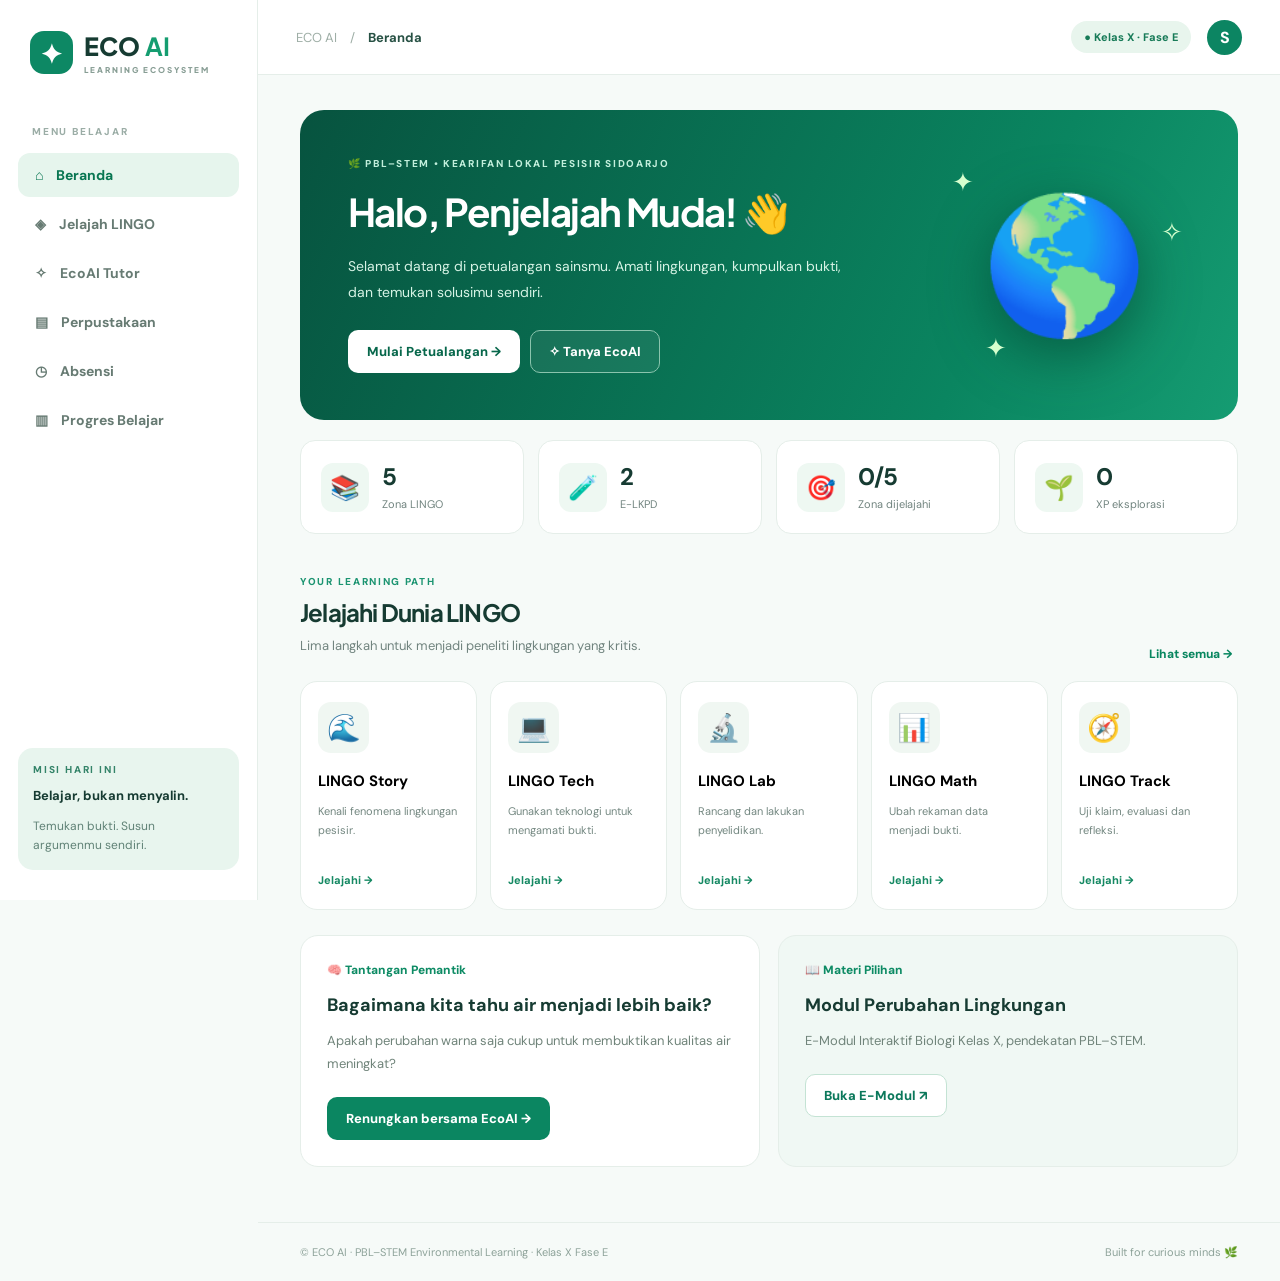
==== commit 441fd9c5: "Update index.html" ====
--- a/index.html
+++ b/index.html
@@ -4,16 +4,54 @@
 
 /* E-LKPD integrated viewer: no new browser tab */
 .lkpd-viewer[hidden]{display:none!important}.lkpd-viewer{position:fixed;inset:0;z-index:99999;background:#f5f9f7;display:flex;flex-direction:column}.lkpd-viewer-toolbar{height:62px;flex-shrink:0;display:flex;align-items:center;gap:18px;padding:9px 18px;background:#075b48;color:white;box-shadow:0 3px 14px #0002}.lkpd-back{border:1px solid #ffffff80;border-radius:10px;background:#ffffff1a;color:white;padding:10px 14px;font-weight:700;cursor:pointer}.lkpd-back:hover{background:#ffffff35}.lkpd-viewer-hint{margin-left:auto;font-size:12px;opacity:.82}#lkpdFrame{flex:1;width:100%;min-height:0;border:0;background:white}@media(max-width:600px){.lkpd-viewer-toolbar{height:auto;min-height:62px;flex-wrap:wrap;gap:8px;padding:10px}.lkpd-viewer-hint{display:none}.lkpd-viewer-toolbar strong{font-size:13px}}
-<style>
-/* ECO AI v1.3: consistent desktop/mobile LKPD navigation */
-#lkpdViewer[hidden]{display:none!important}
-#lkpdViewer.lkpd-viewer{position:fixed!important;inset:0!important;z-index:2147483000!important;display:flex!important;flex-direction:column!important;overflow:hidden!important}
-#lkpdViewer .lkpd-viewer-toolbar{position:relative!important;z-index:3!important;display:flex!important;flex:0 0 64px!important;min-height:64px!important;box-sizing:border-box!important;visibility:visible!important;opacity:1!important}
-#lkpdViewer #lkpdBack{display:inline-flex!important;align-items:center!important;justify-content:center!important;position:relative!important;z-index:4!important;visibility:visible!important;opacity:1!important;white-space:nowrap!important;min-height:42px!important}
-#lkpdViewer #lkpdFrame{display:block!important;position:relative!important;flex:1 1 auto!important;height:calc(100dvh - 64px)!important;max-height:calc(100dvh - 64px)!important;min-height:0!important}
-#lkpdViewer #lkpdBackFloating{position:fixed!important;right:20px!important;bottom:20px!important;z-index:2147483002!important;display:inline-flex!important;align-items:center!important;justify-content:center!important;background:#075b48!important;color:white!important;border:2px solid white!important;border-radius:999px!important;padding:13px 19px!important;box-shadow:0 5px 24px #0005!important;font:700 14px Arial,sans-serif!important;cursor:pointer!important}
-@media(max-width:750px){#lkpdViewer .lkpd-viewer-toolbar{flex-basis:64px!important;flex-wrap:nowrap!important}#lkpdViewer .lkpd-viewer-hint{display:none!important}#lkpdViewer #lkpdBackFloating{right:12px!important;bottom:12px!important;padding:11px 15px!important}}
-</style></style></head><body>
+</style>
+<style id="ecoai-lkpd-navigation-v14">
+/* v1.4: The viewer MUST stay hidden until a worksheet is opened. */
+html body #lkpdViewer[hidden] { display: none !important; }
+html body #lkpdViewer:not([hidden]) {
+  display: flex !important;
+  position: fixed !important;
+  inset: 0 !important;
+  z-index: 2147483000 !important;
+  flex-direction: column !important;
+  overflow: hidden !important;
+}
+html body #lkpdViewer .lkpd-viewer-toolbar {
+  display: flex !important;
+  visibility: visible !important;
+  opacity: 1 !important;
+  position: relative !important;
+  z-index: 5 !important;
+  flex: 0 0 auto !important;
+  min-height: 64px !important;
+  box-sizing: border-box !important;
+  flex-wrap: wrap !important;
+}
+html body #lkpdViewer #lkpdBack {
+  display: inline-flex !important;
+  visibility: visible !important;
+  opacity: 1 !important;
+  align-items: center !important;
+  justify-content: center !important;
+  flex-shrink: 0 !important;
+  min-height: 42px !important;
+  position: relative !important;
+  z-index: 6 !important;
+  cursor: pointer !important;
+}
+html body #lkpdViewer #lkpdFrame {
+  display: block !important;
+  flex: 1 1 auto !important;
+  min-height: 0 !important;
+  width: 100% !important;
+  border: 0 !important;
+}
+@media (max-width: 700px) {
+  html body #lkpdViewer .lkpd-viewer-toolbar { padding: 8px 12px !important; }
+  html body #lkpdViewer .lkpd-viewer-hint { display: none !important; }
+}
+</style>
+</head><body>
 <div class="app"><aside class="sidebar"><a class="brand" href="#home"><span class="brandicon">✦</span><span>ECO <b>AI</b><small>LEARNING ECOSYSTEM</small></span></a><div class="sidetitle">MENU BELAJAR</div><nav id="nav"><button class="navitem active" data-page="home">⌂ <span>Beranda</span></button><button class="navitem" data-page="journey">◈ <span>Jelajah LINGO</span></button><button class="navitem" data-page="assistant">✧ <span>EcoAI Tutor</span></button><button class="navitem" data-page="library">▤ <span>Perpustakaan</span></button><button class="navitem" data-page="attendance">◷ <span>Absensi</span></button><button class="navitem" data-page="progress">▥ <span>Progres Belajar</span></button></nav><div class="sidebottom"><div class="tinylabel">MISI HARI INI</div><strong>Belajar, bukan menyalin.</strong><p>Temukan bukti. Susun argumenmu sendiri.</p></div></aside>
 <main class="main"><header class="topbar"><button id="menuToggle" class="iconbtn" aria-label="Buka menu">☰</button><span class="crumb">ECO AI <span>/</span> <b id="pageLabel">Beranda</b></span><div class="topright"><span class="pill">● Kelas X · Fase E</span><button class="profile" id="profileBtn" title="Atur nama">S</button></div></header><div class="content">
 <section id="home" class="page active"><div class="hero"><div class="heroText"><div class="eyebrow">🌿 PBL–STEM • KEARIFAN LOKAL PESISIR SIDOARJO</div><h1>Halo, <span id="welcomeName">Penjelajah Muda</span>! <span class="wave">👋</span></h1><p>Selamat datang di petualangan sainsmu. Amati lingkungan, kumpulkan bukti, dan temukan solusimu sendiri.</p><div class="herobuttons"><button class="btn white" data-goto="journey">Mulai Petualangan →</button><button class="btn ghost" data-goto="assistant">✧ Tanya EcoAI</button></div></div><div class="heroArt" aria-hidden="true"><div class="orb">🌎</div><span class="spark s1">✦</span><span class="spark s2">✧</span><span class="spark s3">✦</span></div></div>
@@ -27,7 +65,6 @@
 </div><footer>© ECO AI · PBL–STEM Environmental Learning · Kelas X Fase E <span>Built for curious minds 🌿</span></footer></main></div>
 <div id="lkpdViewer" class="lkpd-viewer" hidden aria-label="Pembaca E-LKPD interaktif" role="region">
   <div class="lkpd-viewer-toolbar"><button id="lkpdBack" type="button" class="lkpd-back">← Kembali ke Perpustakaan</button><strong id="lkpdTitle">E-LKPD Interaktif</strong><span class="lkpd-viewer-hint">Jawaban tersimpan di browser ini</span></div>
-  <button type="button" id="lkpdBackFloating" aria-label="Kembali ke Perpustakaan">← Kembali ke Perpustakaan</button>
   <iframe id="lkpdFrame" title="E-LKPD Interaktif" loading="eager" allow="clipboard-read; clipboard-write"></iframe>
 </div>
 <script>
@@ -75,7 +112,6 @@
  }
  document.addEventListener('click',e=>{const el=e.target.closest('[data-lkpd]');if(el){e.preventDefault();openLKPD(el.dataset.lkpd);}});
  back.addEventListener('click',closeLKPD);
- document.getElementById('lkpdBackFloating').addEventListener('click',closeLKPD);
  document.addEventListener('keydown',e=>{if(e.key==='Escape'&&!viewer.hidden)closeLKPD();});
 })();
 </script></body></html>
